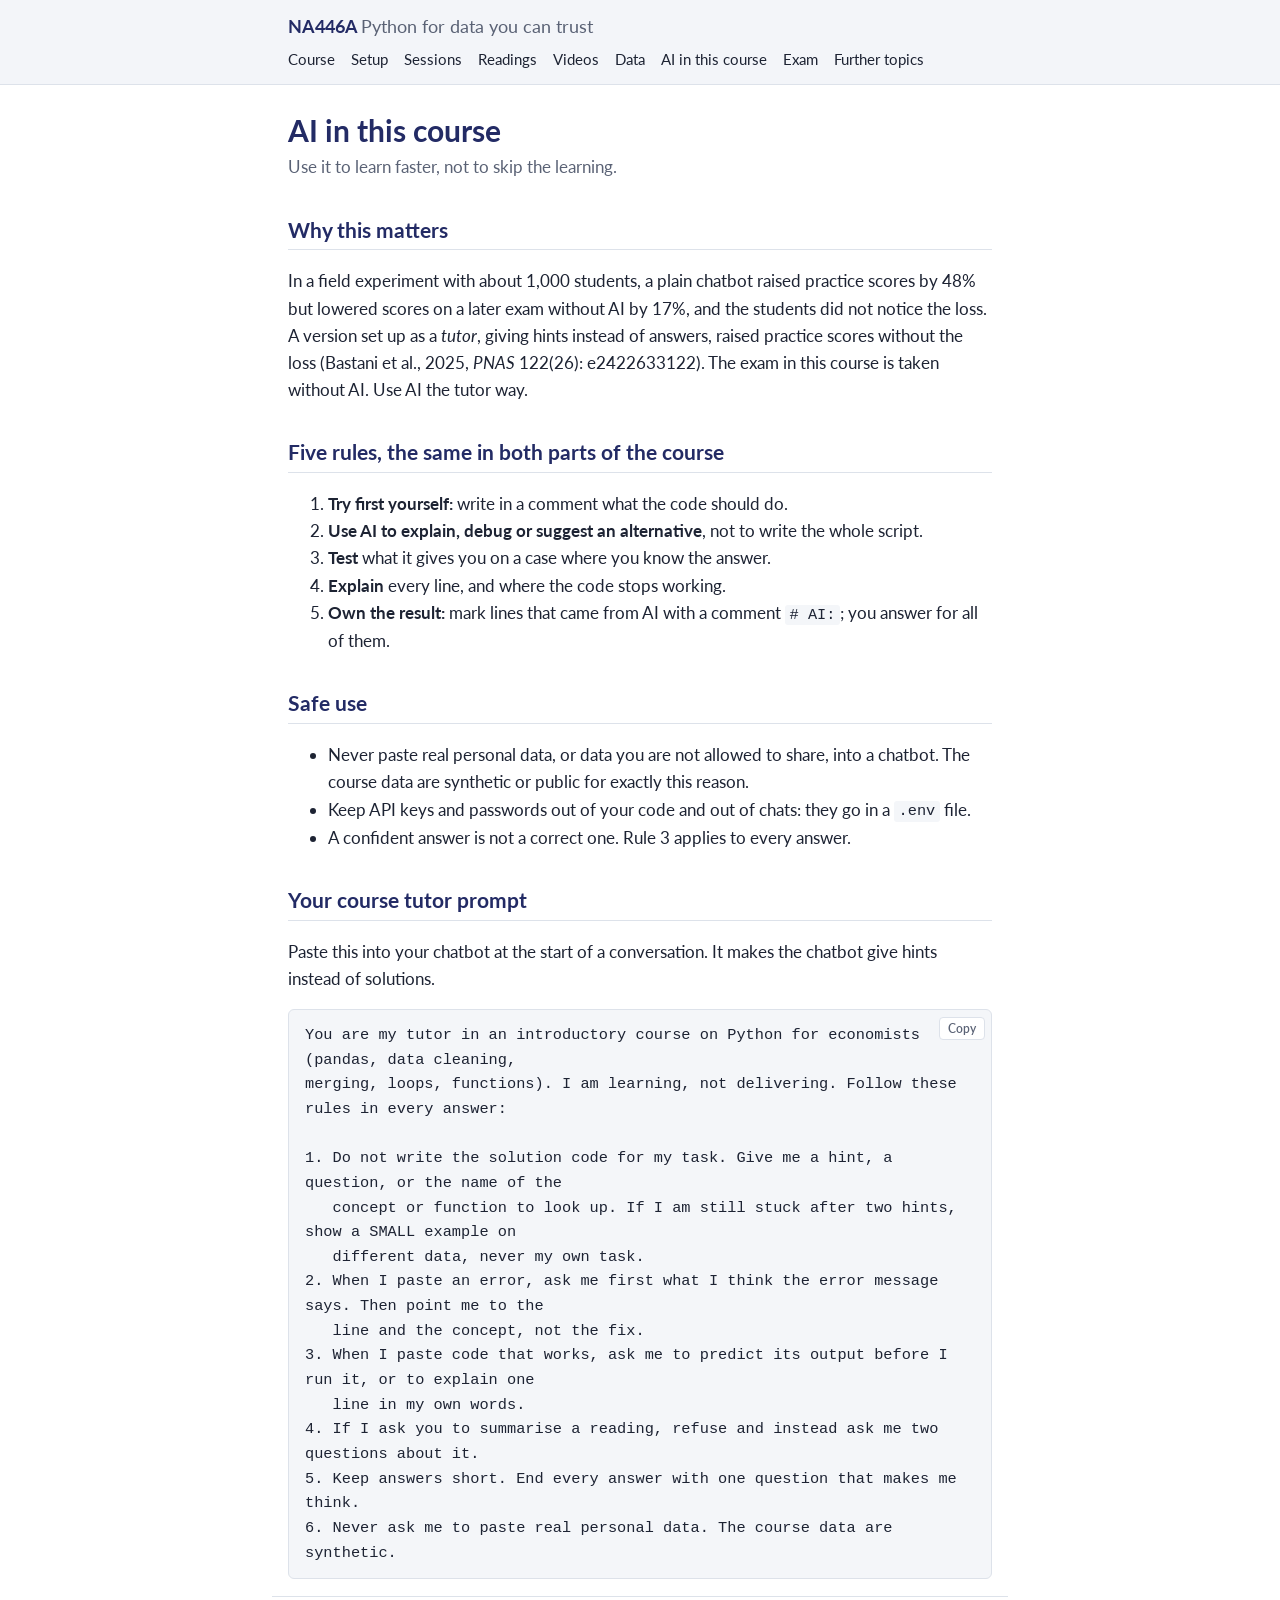
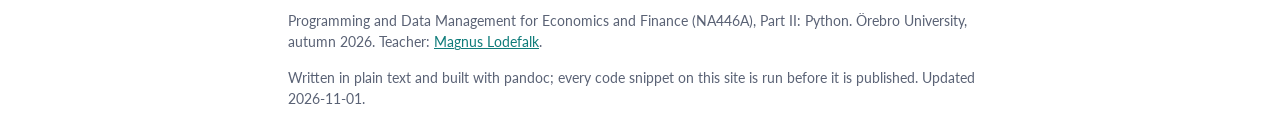
==== ai.html @ 624a669c "Site build 2026-11-01" ====
<!DOCTYPE html>
<html lang="en">
<head>
<meta charset="utf-8">
<meta name="viewport" content="width=device-width, initial-scale=1">
<title>AI · NA446A Python</title>
<link rel="canonical" href="https://magnuslodefalk.com/na446a/ai.html">
<meta name="description" content="Programming and Data Management, Part II (Python): course site">
<link rel="preconnect" href="https://fonts.googleapis.com">
<link href="https://fonts.googleapis.com/css2?family=Lato:wght@400;700&display=swap" rel="stylesheet">
<link rel="stylesheet" href="assets/style.css">
<link rel="icon" href="data:image/svg+xml,%3Csvg xmlns=%22http://www.w3.org/2000/svg%22 viewBox=%220 0 64 64%22%3E%3Crect width=%2264%22 height=%2264%22 rx=%2212%22 fill=%22%23232b65%22/%3E%3Ctext x=%2232%22 y=%2242%22 font-family=%22sans-serif%22 font-size=%2228%22 font-weight=%22700%22 fill=%22white%22 text-anchor=%22middle%22%3EPy%3C/text%3E%3C/svg%3E">
</head>
<body>
<header class="top">
  <div class="wrap">
    <a class="brand" href="./"><b>NA446A</b> <span>Python for data you can trust</span></a>
    <nav>
      <a href="./">Course</a>
      <a href="setup.html">Setup</a>
      <a href="sessions.html">Sessions</a>
      <a href="readings.html">Readings</a>
      <a href="videos.html">Videos</a>
      <a href="data.html">Data</a>
      <a href="ai.html">AI in this course</a>
      <a href="exam.html">Exam</a>
      <a href="further.html">Further topics</a>
    </nav>
  </div>
</header>
<main class="wrap">
<h1>AI in this course</h1>
<p class="subtitle">Use it to learn faster, not to skip the
learning.</p>
<h2 id="why-this-matters">Why this matters</h2>
<p>In a field experiment with about 1,000 students, a plain chatbot
raised practice scores by 48% but lowered scores on a later exam without
AI by 17%, and the students did not notice the loss. A version set up as
a <em>tutor</em>, giving hints instead of answers, raised practice
scores without the loss (Bastani et al., 2025, <em>PNAS</em> 122(26):
e2422633122). The exam in this course is taken without AI. Use AI the
tutor way.</p>
<h2 id="five-rules-the-same-in-both-parts-of-the-course">Five rules, the
same in both parts of the course</h2>
<ol type="1">
<li><strong>Try first yourself:</strong> write in a comment what the
code should do.</li>
<li><strong>Use AI to explain, debug or suggest an alternative</strong>,
not to write the whole script.</li>
<li><strong>Test</strong> what it gives you on a case where you know the
answer.</li>
<li><strong>Explain</strong> every line, and where the code stops
working.</li>
<li><strong>Own the result:</strong> mark lines that came from AI with a
comment <code># AI:</code>; you answer for all of them.</li>
</ol>
<h2 id="safe-use">Safe use</h2>
<ul>
<li>Never paste real personal data, or data you are not allowed to
share, into a chatbot. The course data are synthetic or public for
exactly this reason.</li>
<li>Keep API keys and passwords out of your code and out of chats: they
go in a <code>.env</code> file.</li>
<li>A confident answer is not a correct one. Rule 3 applies to every
answer.</li>
</ul>
<h2 id="your-course-tutor-prompt">Your course tutor prompt</h2>
<p>Paste this into your chatbot at the start of a conversation. It makes
the chatbot give hints instead of solutions.</p>
<pre class="text"><code>You are my tutor in an introductory course on Python for economists (pandas, data cleaning,
merging, loops, functions). I am learning, not delivering. Follow these rules in every answer:

1. Do not write the solution code for my task. Give me a hint, a question, or the name of the
   concept or function to look up. If I am still stuck after two hints, show a SMALL example on
   different data, never my own task.
2. When I paste an error, ask me first what I think the error message says. Then point me to the
   line and the concept, not the fix.
3. When I paste code that works, ask me to predict its output before I run it, or to explain one
   line in my own words.
4. If I ask you to summarise a reading, refuse and instead ask me two questions about it.
5. Keep answers short. End every answer with one question that makes me think.
6. Never ask me to paste real personal data. The course data are synthetic.</code></pre>
</main>
<footer class="wrap">
  <p>Programming and Data Management for Economics and Finance (NA446A), Part II: Python.
  Örebro University, autumn 2026. Teacher: <a href="https://magnuslodefalk.com">Magnus Lodefalk</a>.</p>
  <p>Written in plain text and built with pandoc; every code snippet on this site is run before it is published. Updated 2026-11-01.</p>
</footer>
<script>
document.querySelectorAll("pre").forEach(function (pre) {
  var b = document.createElement("button");
  b.className = "copy"; b.type = "button"; b.textContent = "Copy";
  b.addEventListener("click", function () {
    var txt = pre.querySelector("code") ? pre.querySelector("code").innerText : pre.innerText;
    navigator.clipboard.writeText(txt).then(function () {
      b.textContent = "Copied"; setTimeout(function () { b.textContent = "Copy"; }, 1500);
    });
  });
  pre.appendChild(b);
});
</script>
</body>
</html>
---- assets/style.css ----
:root {
  --bg: #ffffff; --fg: #1d2333; --muted: #5a6275; --accent: #232b65; --accent2: #0f7c7a;
  --panel: #f3f5f9; --line: #dde2ea; --code: #f4f6f9; --ok: #2f7d32;
}
@media (prefers-color-scheme: dark) {
  :root:not([data-theme="light"]) {
    --bg: #12151d; --fg: #e6e9f0; --muted: #a3abbd; --accent: #9fb0ff; --accent2: #5cc8c4;
    --panel: #1b2030; --line: #2c3346; --code: #1b2030; --ok: #7bc47f;
  }
}
:root[data-theme="dark"] {
  --bg: #12151d; --fg: #e6e9f0; --muted: #a3abbd; --accent: #9fb0ff; --accent2: #5cc8c4;
  --panel: #1b2030; --line: #2c3346; --code: #1b2030; --ok: #7bc47f;
}
* { box-sizing: border-box; }
html { -webkit-text-size-adjust: 100%; }
body { margin: 0; background: var(--bg); color: var(--fg);
  font: 17px/1.6 "Lato", system-ui, -apple-system, "Segoe UI", sans-serif; }
.wrap { max-width: 46rem; margin: 0 auto; padding: 0 16px; }
.top { border-bottom: 1px solid var(--line); background: var(--panel); }
.top .wrap { display: flex; flex-wrap: wrap; align-items: baseline; gap: .4rem 1.4rem; padding-top: .8rem; padding-bottom: .8rem; }
.brand { font-weight: 700; color: var(--accent); text-decoration: none; font-size: 1.1rem; }
.brand span { font-weight: 400; color: var(--muted); }
nav { display: flex; flex-wrap: wrap; gap: .2rem 1rem; }
nav a { color: var(--fg); text-decoration: none; font-size: .95rem; }
nav a:hover { color: var(--accent2); }
h1 { color: var(--accent); font-size: 1.9rem; line-height: 1.25; margin: 1.6rem 0 .3rem; }
.subtitle { color: var(--muted); margin-top: 0; font-size: 1.05rem; }
h2 { color: var(--accent); font-size: 1.3rem; margin-top: 2rem; border-bottom: 1px solid var(--line); padding-bottom: .2rem; }
h3 { font-size: 1.08rem; margin-top: 1.4rem; }
a { color: var(--accent2); }
code { font-family: ui-monospace, SFMono-Regular, Menlo, Consolas, monospace; font-size: .9em;
  background: var(--code); padding: .08em .3em; border-radius: 3px; }
pre { background: var(--code); border: 1px solid var(--line); border-radius: 6px; padding: .8rem 1rem;
  overflow-x: auto; line-height: 1.45; }
pre code { background: none; padding: 0; }
table { border-collapse: collapse; width: 100%; margin: 1rem 0; font-size: .95rem; display: block; overflow-x: auto; }
th, td { border-bottom: 1px solid var(--line); padding: .45rem .6rem; text-align: left; vertical-align: top; }
th { color: var(--muted); font-weight: 700; }
blockquote { margin: 1rem 0; padding: .6rem 1rem; background: var(--panel); border-left: 4px solid var(--accent2); border-radius: 0 6px 6px 0; }
blockquote p { margin: .3rem 0; }
footer { color: var(--muted); font-size: .85rem; border-top: 1px solid var(--line); margin-top: 3rem; padding-top: 1rem; padding-bottom: 2rem; }
img { max-width: 100%; }

/* ---- hero, buttons, cards, badges ---- */
.hero { padding: 2.4rem 0 1.2rem; }
.hero .kicker { text-transform: uppercase; letter-spacing: .08em; font-size: .78rem; color: var(--accent2); font-weight: 700; margin: 0; }
.hero h1 { font-size: 2.5rem; margin: .4rem 0 .5rem; letter-spacing: -.01em; }
.hero .lead { font-size: 1.15rem; color: var(--muted); margin: 0 0 1.3rem; max-width: 38rem; }
.buttons { display: flex; flex-wrap: wrap; gap: .6rem; margin: 1rem 0 .4rem; }
.btn { display: inline-block; padding: .55rem 1rem; border-radius: 6px; text-decoration: none;
  font-weight: 700; font-size: .95rem; border: 1px solid var(--accent); color: var(--accent); }
.btn.primary { background: var(--accent); color: var(--bg); }
.btn:hover { filter: brightness(1.12); }
.cards { display: grid; grid-template-columns: repeat(auto-fit, minmax(13rem, 1fr)); gap: .8rem; margin: 1rem 0; }
.card { background: var(--panel); border: 1px solid var(--line); border-radius: 8px; padding: .9rem 1rem; }
.card p { margin: .25rem 0; font-size: .95rem; }
.card h3, .card strong:first-child { margin-top: 0; color: var(--accent); }
.badge { display: inline-block; font-size: .75rem; font-weight: 700; padding: .05rem .45rem; border-radius: 99px;
  border: 1px solid var(--line); color: var(--muted); white-space: nowrap; }
.badge.live { border-color: var(--ok); color: var(--ok); }
.principle { font-size: 1.05rem; border-left: 4px solid var(--accent); padding: .2rem 0 .2rem 1rem; color: var(--fg); margin: 1.6rem 0; }
pre { position: relative; }
button.copy { position: absolute; top: .4rem; right: .4rem; font: 600 .75rem "Lato", sans-serif;
  padding: .2rem .5rem; border-radius: 4px; border: 1px solid var(--line); background: var(--bg); color: var(--muted); cursor: pointer; }
button.copy:hover { color: var(--accent2); }
@media (max-width: 520px) { .hero h1 { font-size: 1.9rem; } body { font-size: 16px; } }

pre.text, pre.text code { white-space: pre-wrap; word-break: break-word; }
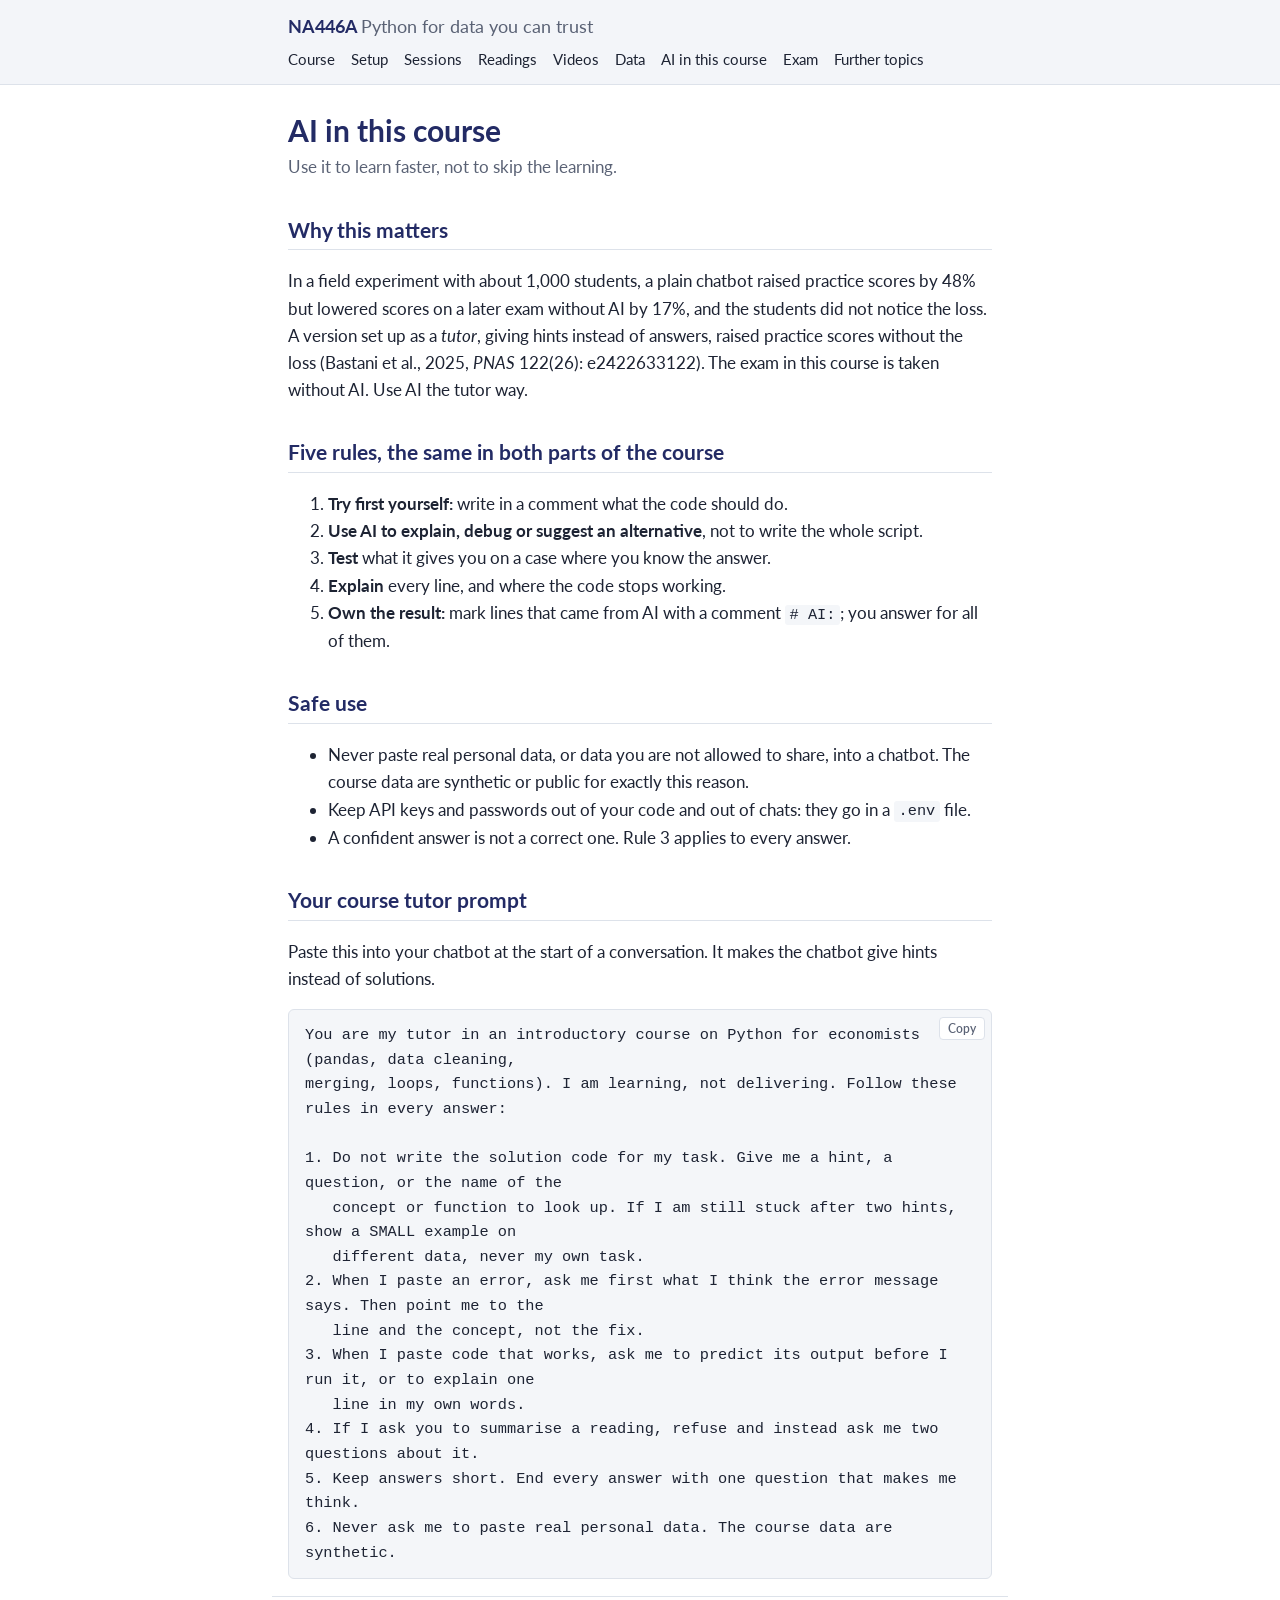
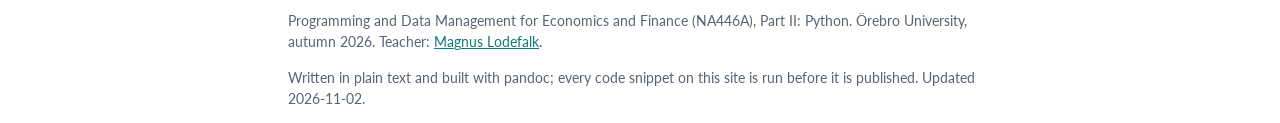
==== commit f5212d08: "Site build 2026-11-02" ====
--- a/ai.html
+++ b/ai.html
@@ -84,7 +84,7 @@
 <footer class="wrap">
   <p>Programming and Data Management for Economics and Finance (NA446A), Part II: Python.
   Örebro University, autumn 2026. Teacher: <a href="https://magnuslodefalk.com">Magnus Lodefalk</a>.</p>
-  <p>Written in plain text and built with pandoc; every code snippet on this site is run before it is published. Updated 2026-11-01.</p>
+  <p>Written in plain text and built with pandoc; every code snippet on this site is run before it is published. Updated 2026-11-02.</p>
 </footer>
 <script>
 document.querySelectorAll("pre").forEach(function (pre) {
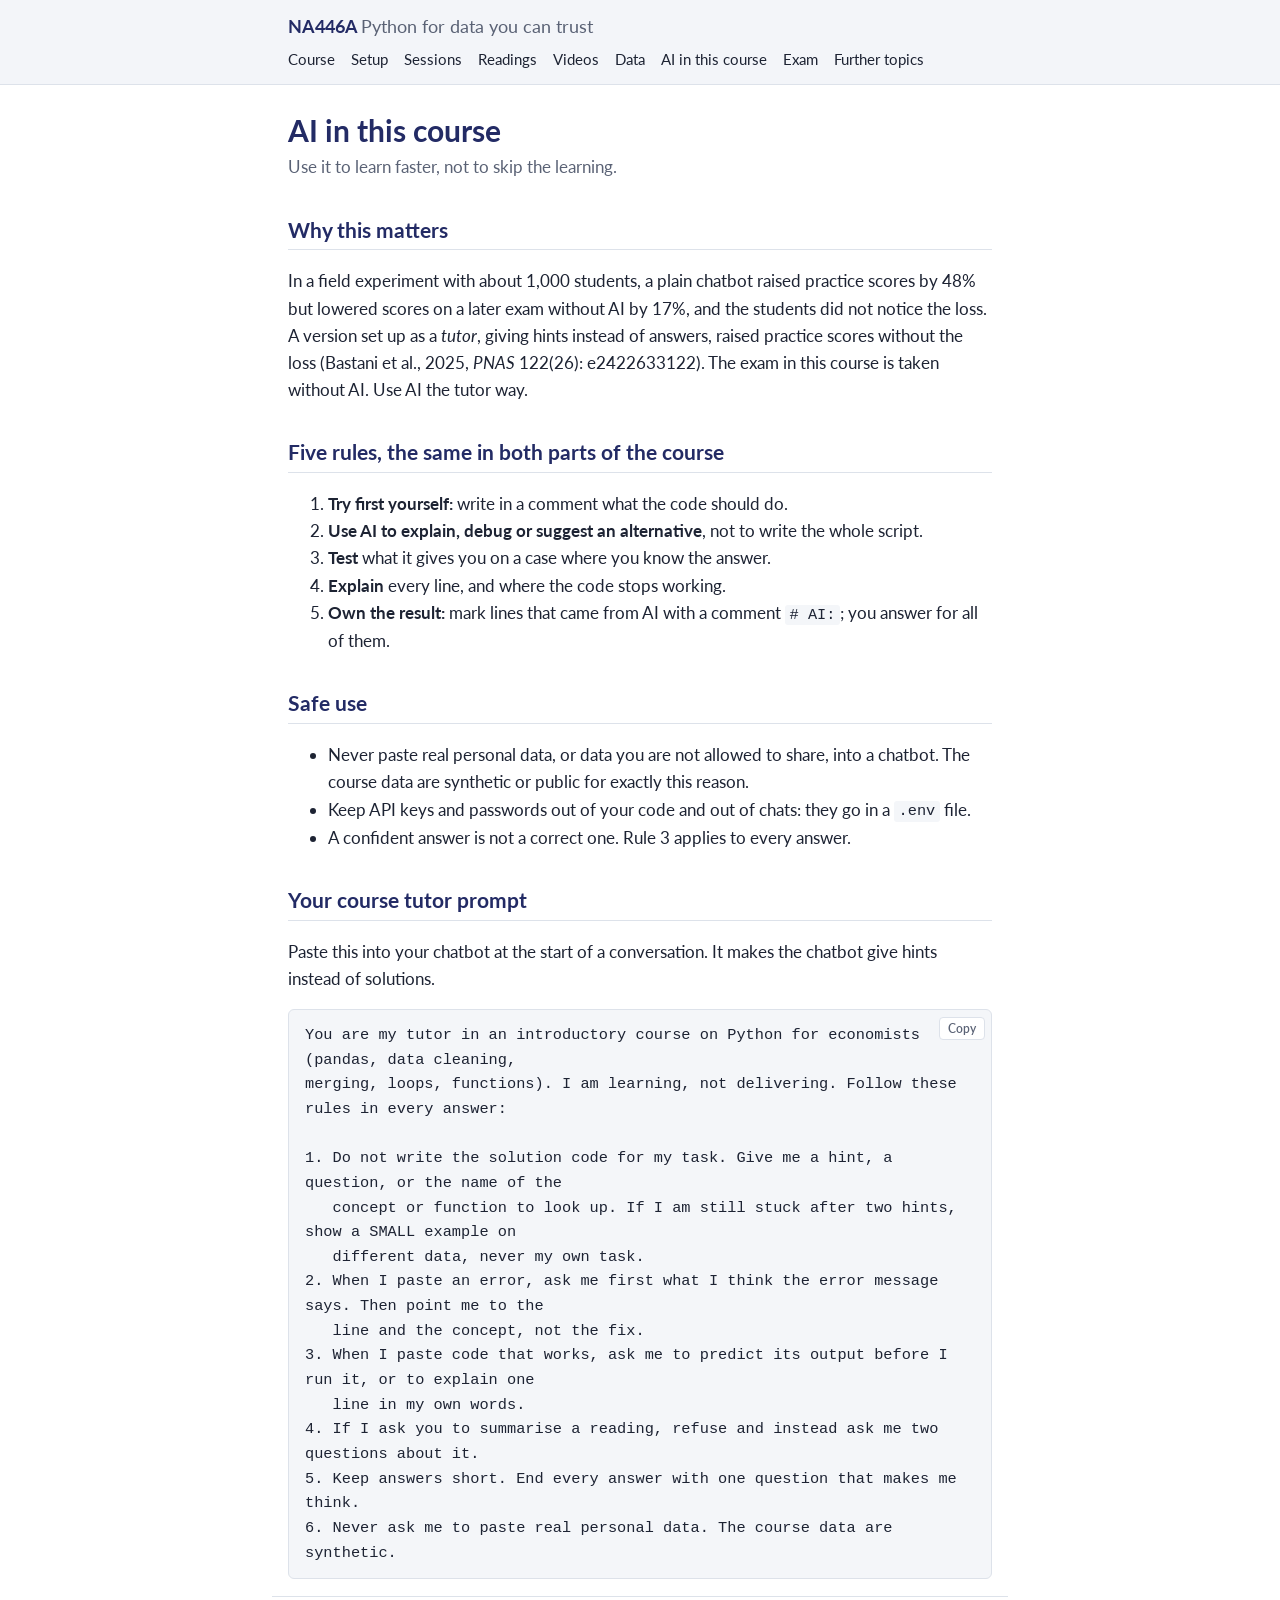
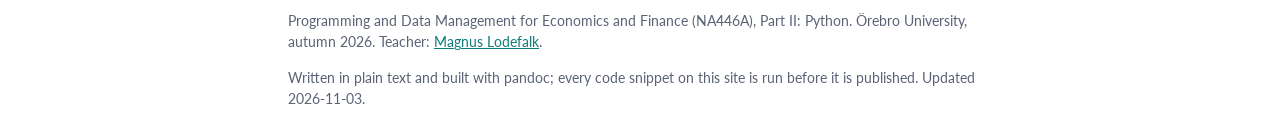
==== commit d5e4e1ad: "Site build 2026-11-03" ====
--- a/ai.html
+++ b/ai.html
@@ -84,7 +84,7 @@
 <footer class="wrap">
   <p>Programming and Data Management for Economics and Finance (NA446A), Part II: Python.
   Örebro University, autumn 2026. Teacher: <a href="https://magnuslodefalk.com">Magnus Lodefalk</a>.</p>
-  <p>Written in plain text and built with pandoc; every code snippet on this site is run before it is published. Updated 2026-11-02.</p>
+  <p>Written in plain text and built with pandoc; every code snippet on this site is run before it is published. Updated 2026-11-03.</p>
 </footer>
 <script>
 document.querySelectorAll("pre").forEach(function (pre) {
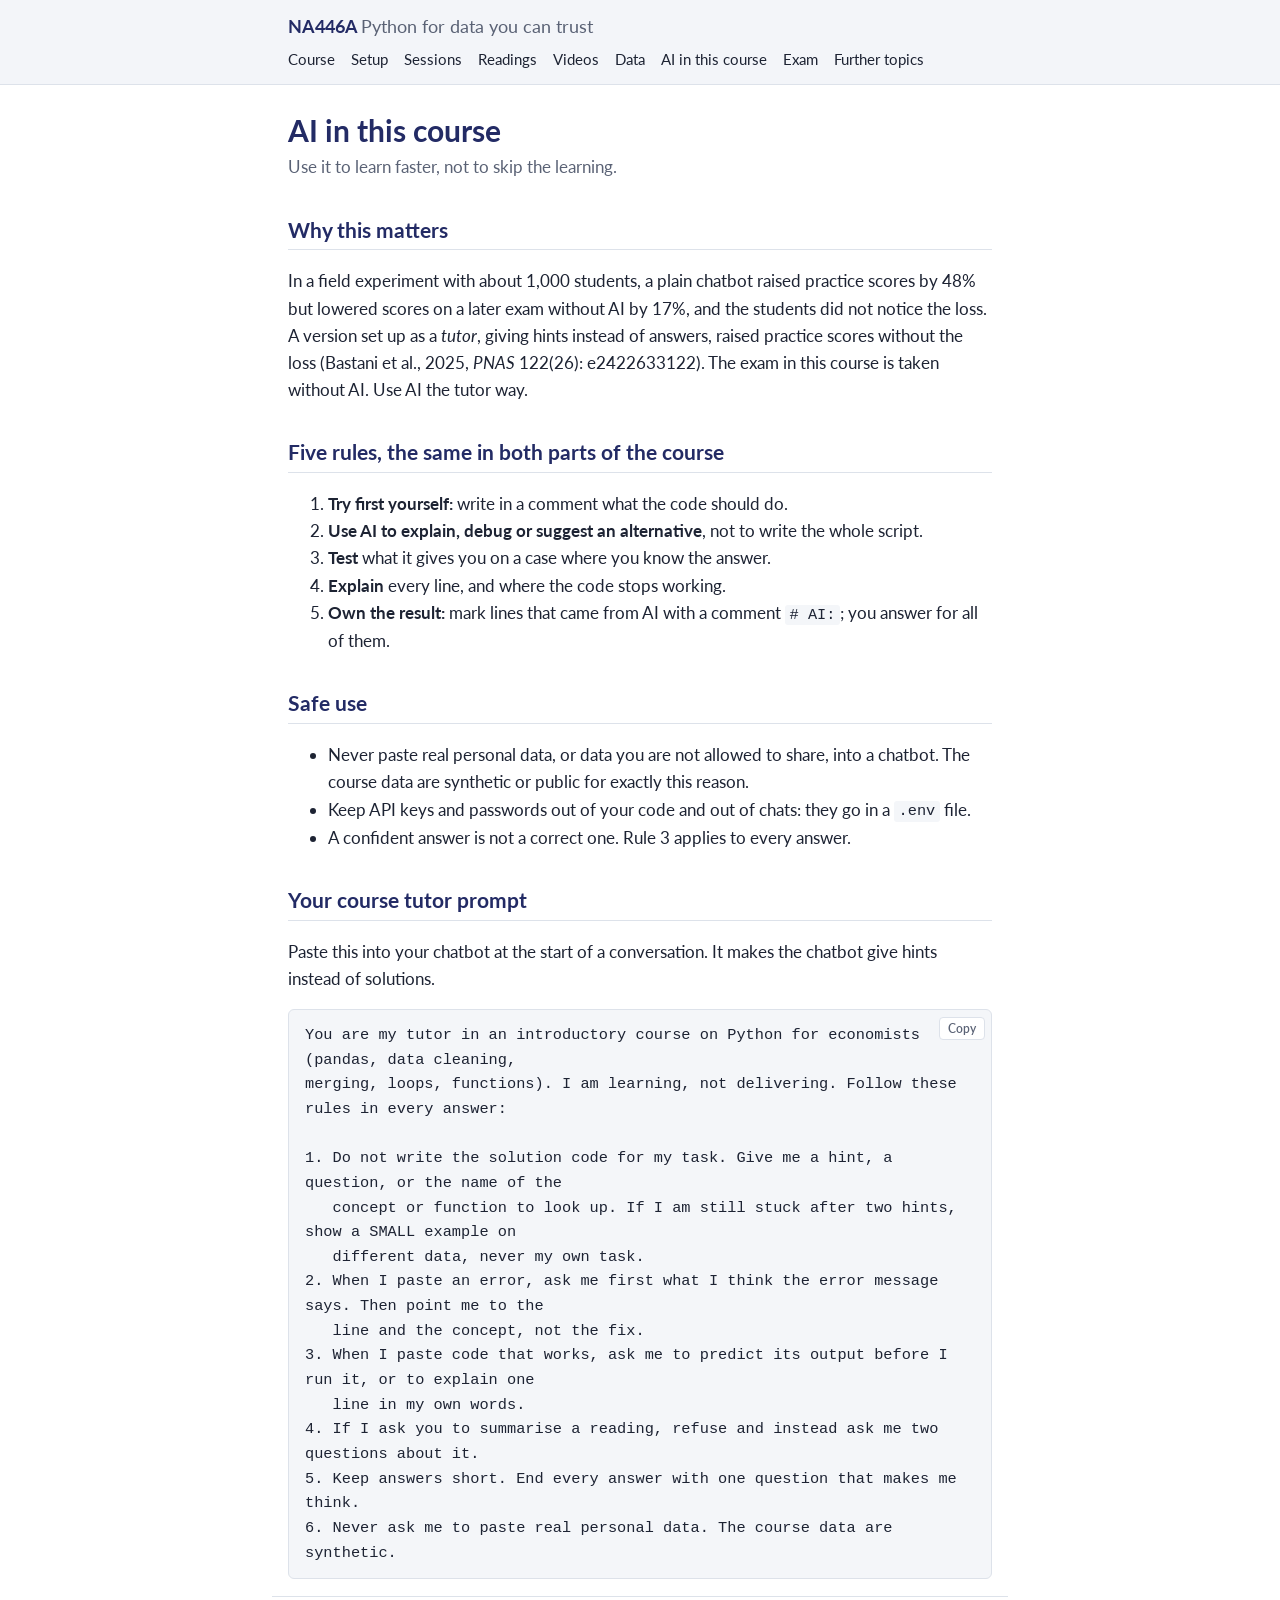
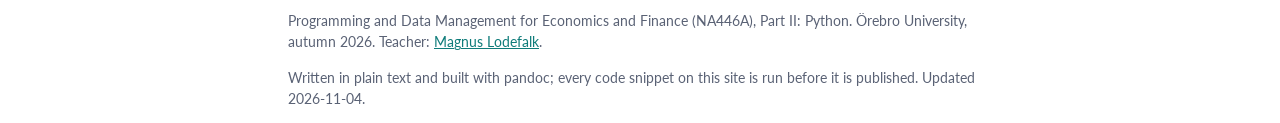
==== commit 2eb2d25d: "Site build 2026-11-04" ====
--- a/ai.html
+++ b/ai.html
@@ -84,7 +84,7 @@
 <footer class="wrap">
   <p>Programming and Data Management for Economics and Finance (NA446A), Part II: Python.
   Örebro University, autumn 2026. Teacher: <a href="https://magnuslodefalk.com">Magnus Lodefalk</a>.</p>
-  <p>Written in plain text and built with pandoc; every code snippet on this site is run before it is published. Updated 2026-11-03.</p>
+  <p>Written in plain text and built with pandoc; every code snippet on this site is run before it is published. Updated 2026-11-04.</p>
 </footer>
 <script>
 document.querySelectorAll("pre").forEach(function (pre) {
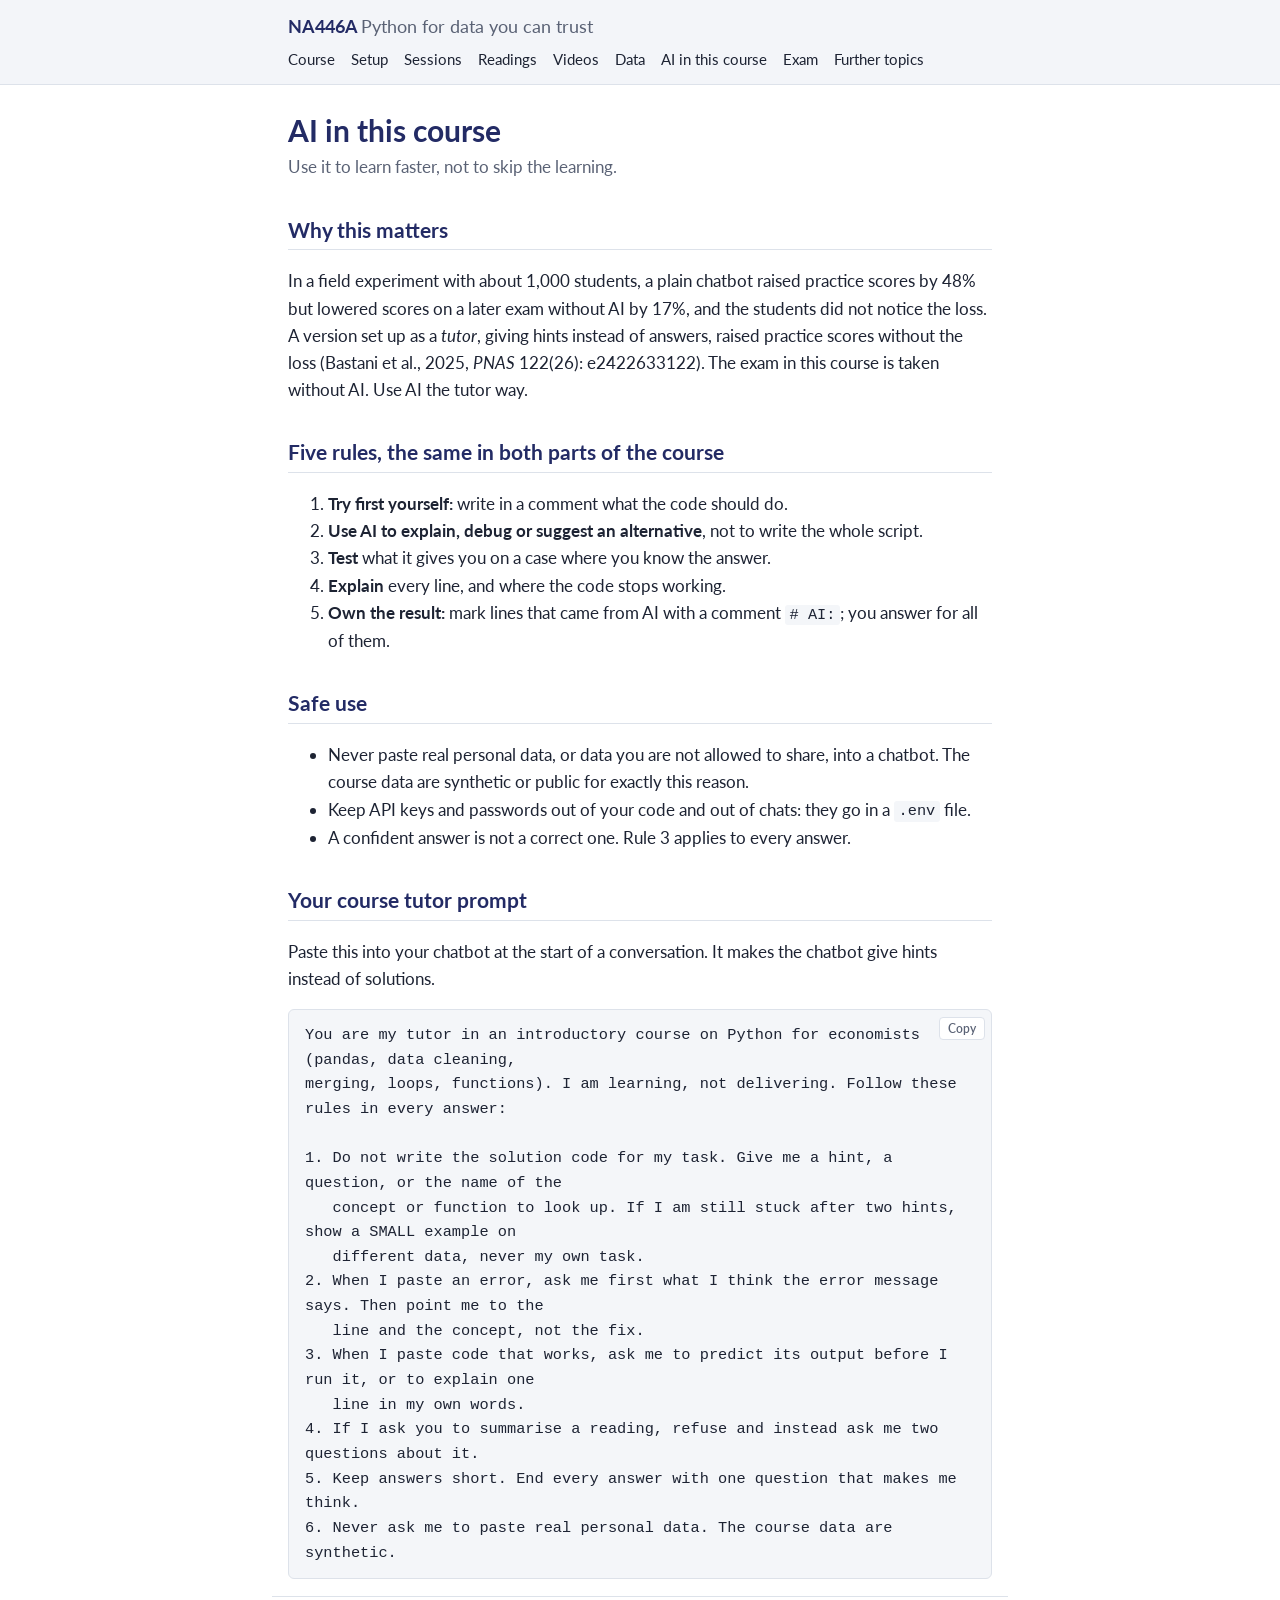
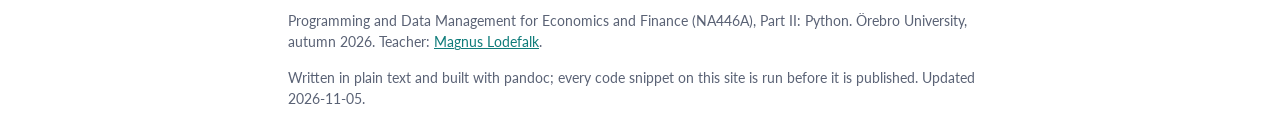
==== commit da407ad3: "Site build 2026-11-05" ====
--- a/ai.html
+++ b/ai.html
@@ -84,7 +84,7 @@
 <footer class="wrap">
   <p>Programming and Data Management for Economics and Finance (NA446A), Part II: Python.
   Örebro University, autumn 2026. Teacher: <a href="https://magnuslodefalk.com">Magnus Lodefalk</a>.</p>
-  <p>Written in plain text and built with pandoc; every code snippet on this site is run before it is published. Updated 2026-11-04.</p>
+  <p>Written in plain text and built with pandoc; every code snippet on this site is run before it is published. Updated 2026-11-05.</p>
 </footer>
 <script>
 document.querySelectorAll("pre").forEach(function (pre) {
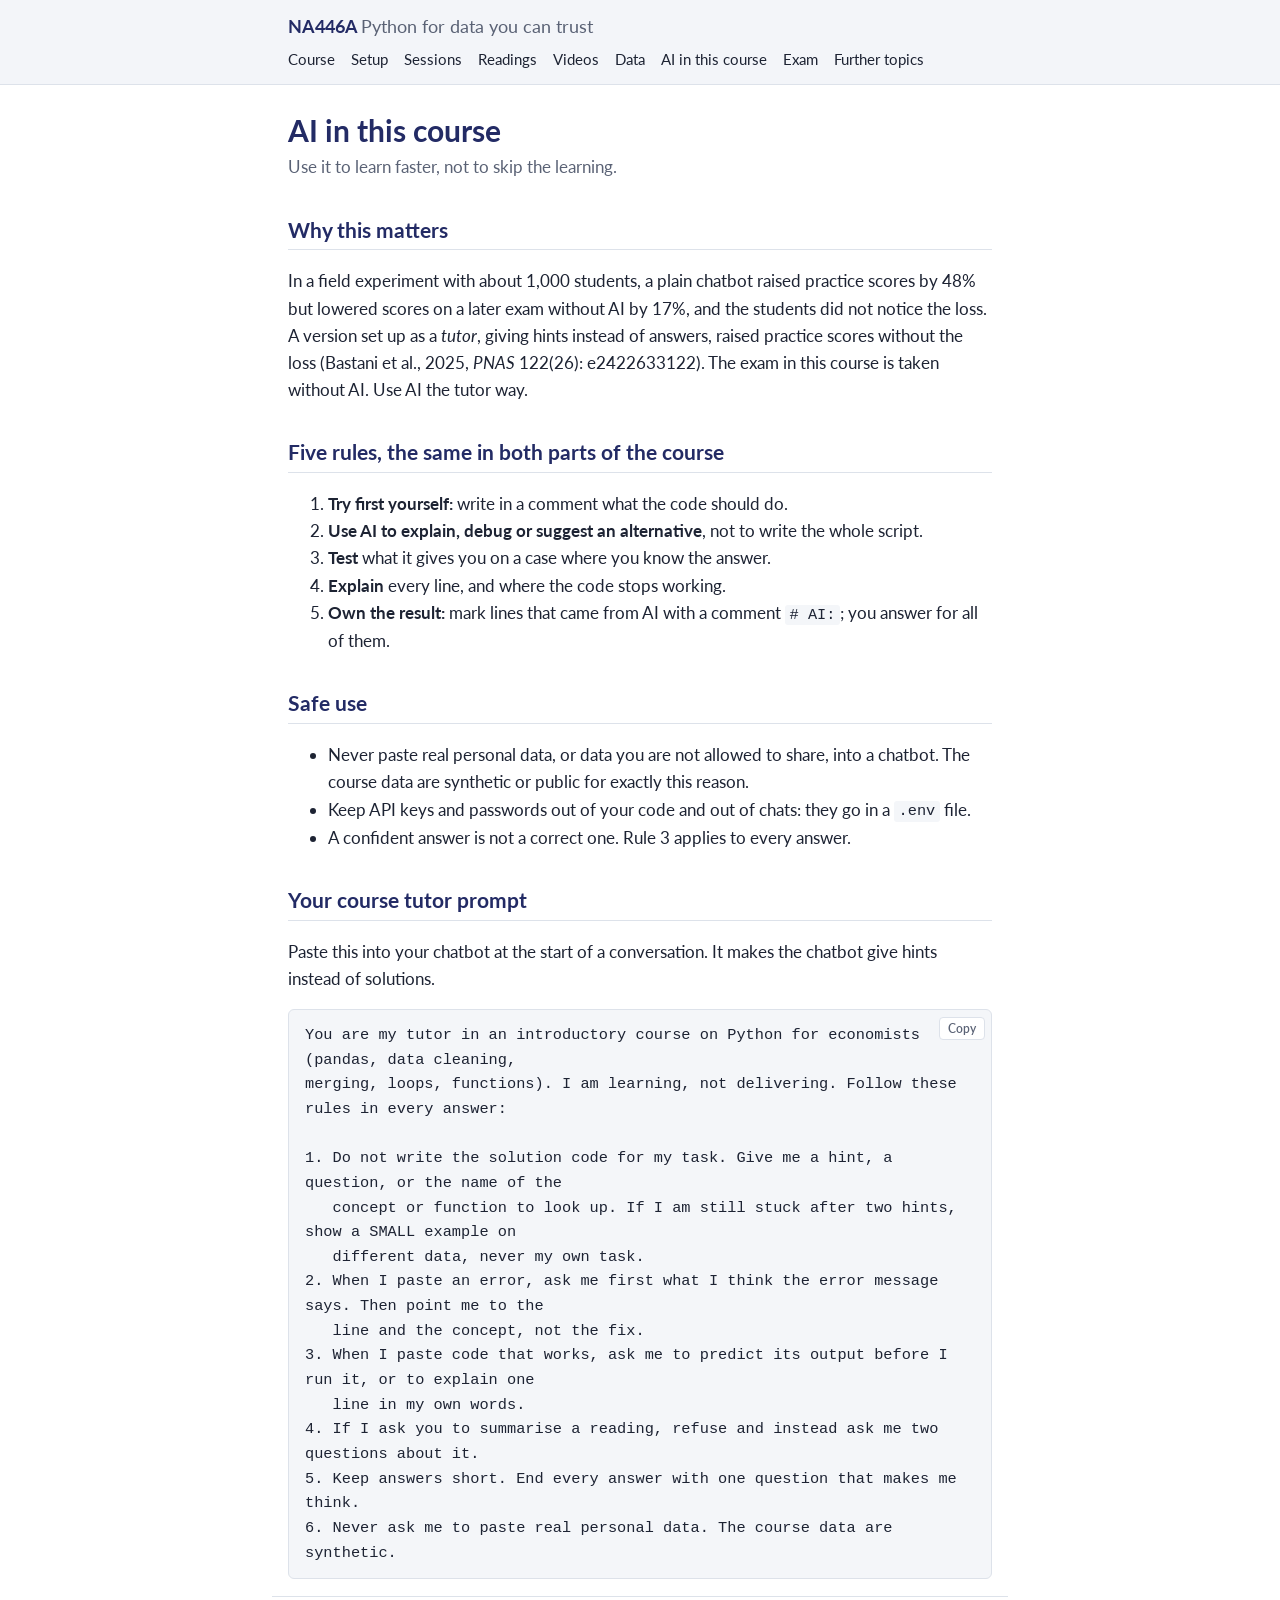
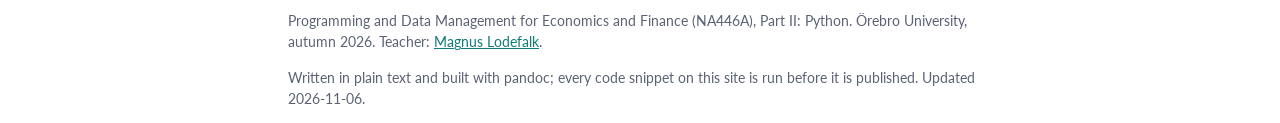
==== commit 8b84166c: "Site build 2026-11-06" ====
--- a/ai.html
+++ b/ai.html
@@ -84,7 +84,7 @@
 <footer class="wrap">
   <p>Programming and Data Management for Economics and Finance (NA446A), Part II: Python.
   Örebro University, autumn 2026. Teacher: <a href="https://magnuslodefalk.com">Magnus Lodefalk</a>.</p>
-  <p>Written in plain text and built with pandoc; every code snippet on this site is run before it is published. Updated 2026-11-05.</p>
+  <p>Written in plain text and built with pandoc; every code snippet on this site is run before it is published. Updated 2026-11-06.</p>
 </footer>
 <script>
 document.querySelectorAll("pre").forEach(function (pre) {
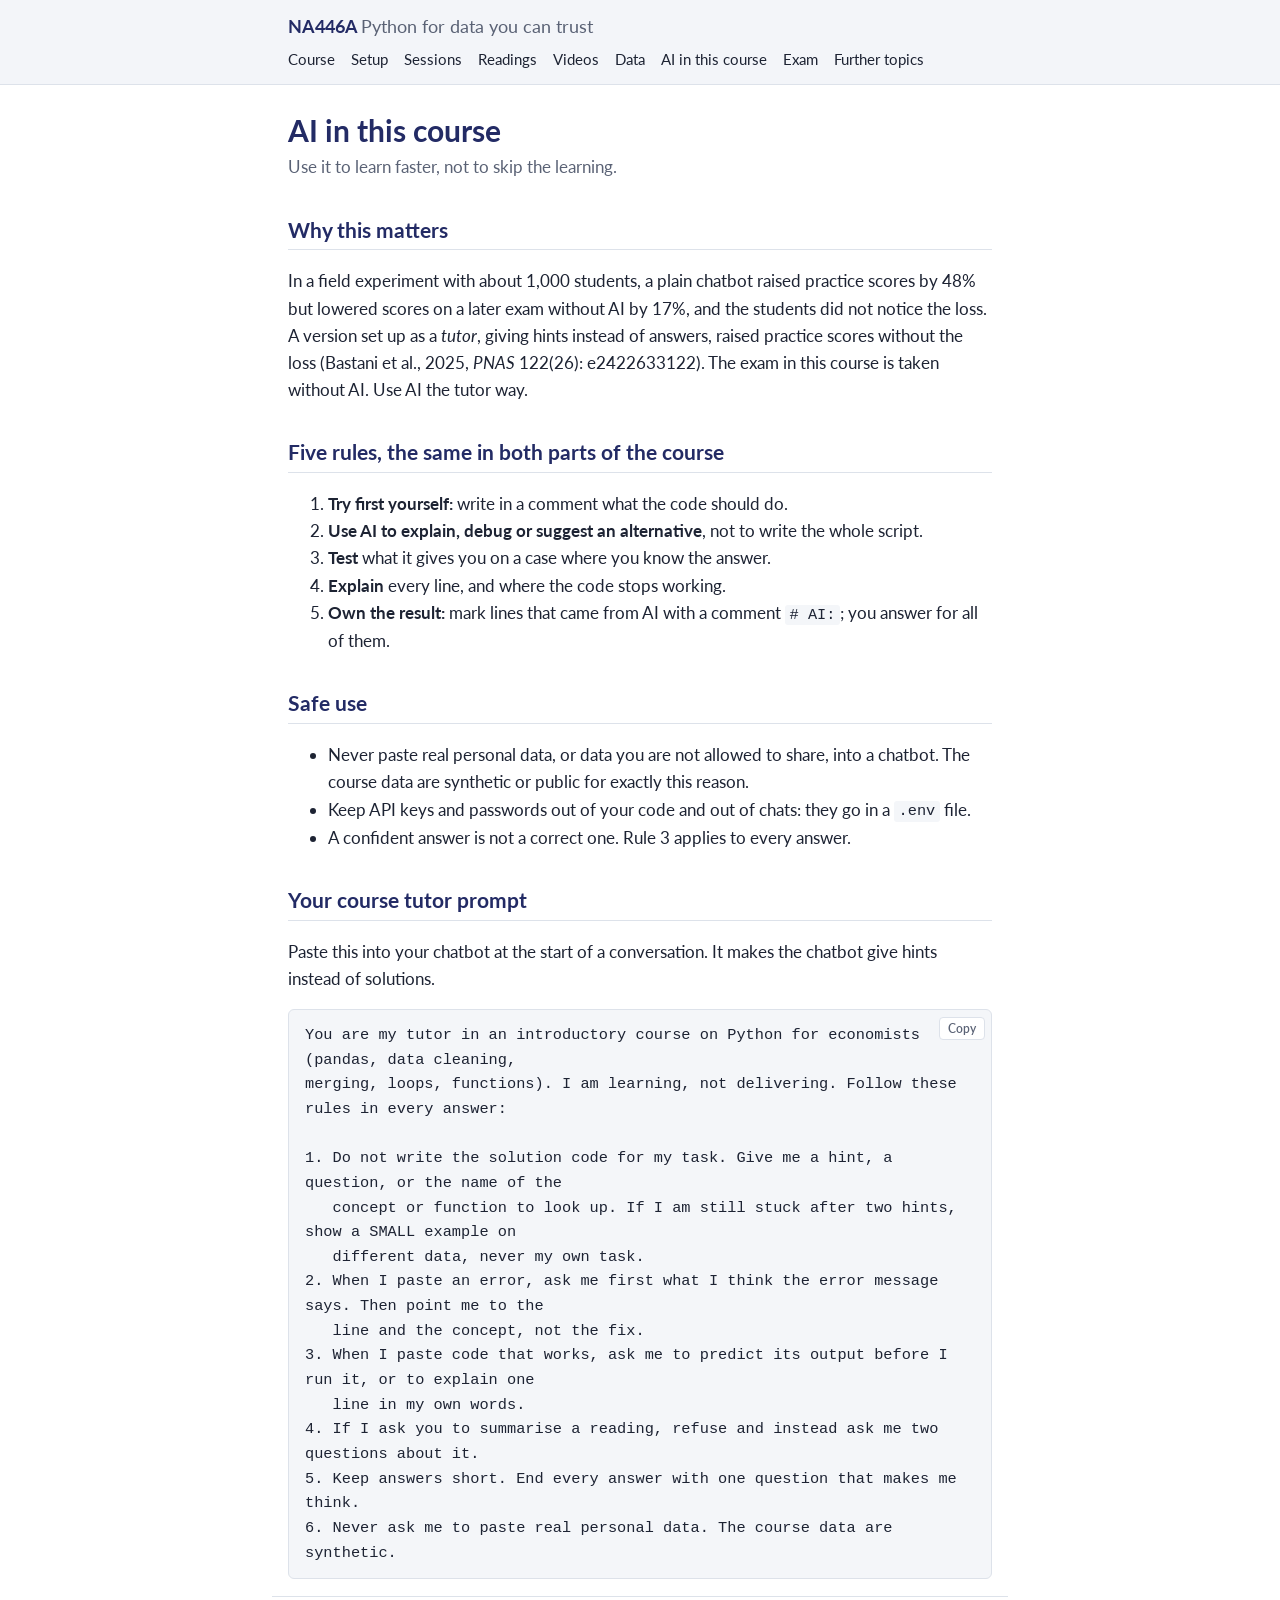
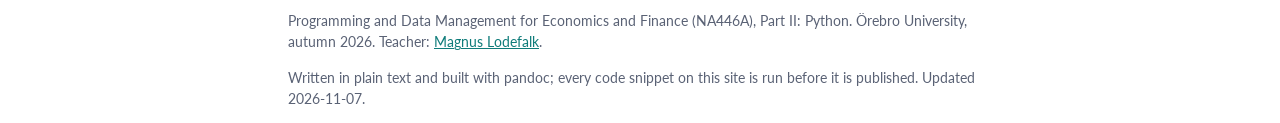
==== commit a918eae8: "Site build 2026-11-07" ====
--- a/ai.html
+++ b/ai.html
@@ -84,7 +84,7 @@
 <footer class="wrap">
   <p>Programming and Data Management for Economics and Finance (NA446A), Part II: Python.
   Örebro University, autumn 2026. Teacher: <a href="https://magnuslodefalk.com">Magnus Lodefalk</a>.</p>
-  <p>Written in plain text and built with pandoc; every code snippet on this site is run before it is published. Updated 2026-11-06.</p>
+  <p>Written in plain text and built with pandoc; every code snippet on this site is run before it is published. Updated 2026-11-07.</p>
 </footer>
 <script>
 document.querySelectorAll("pre").forEach(function (pre) {
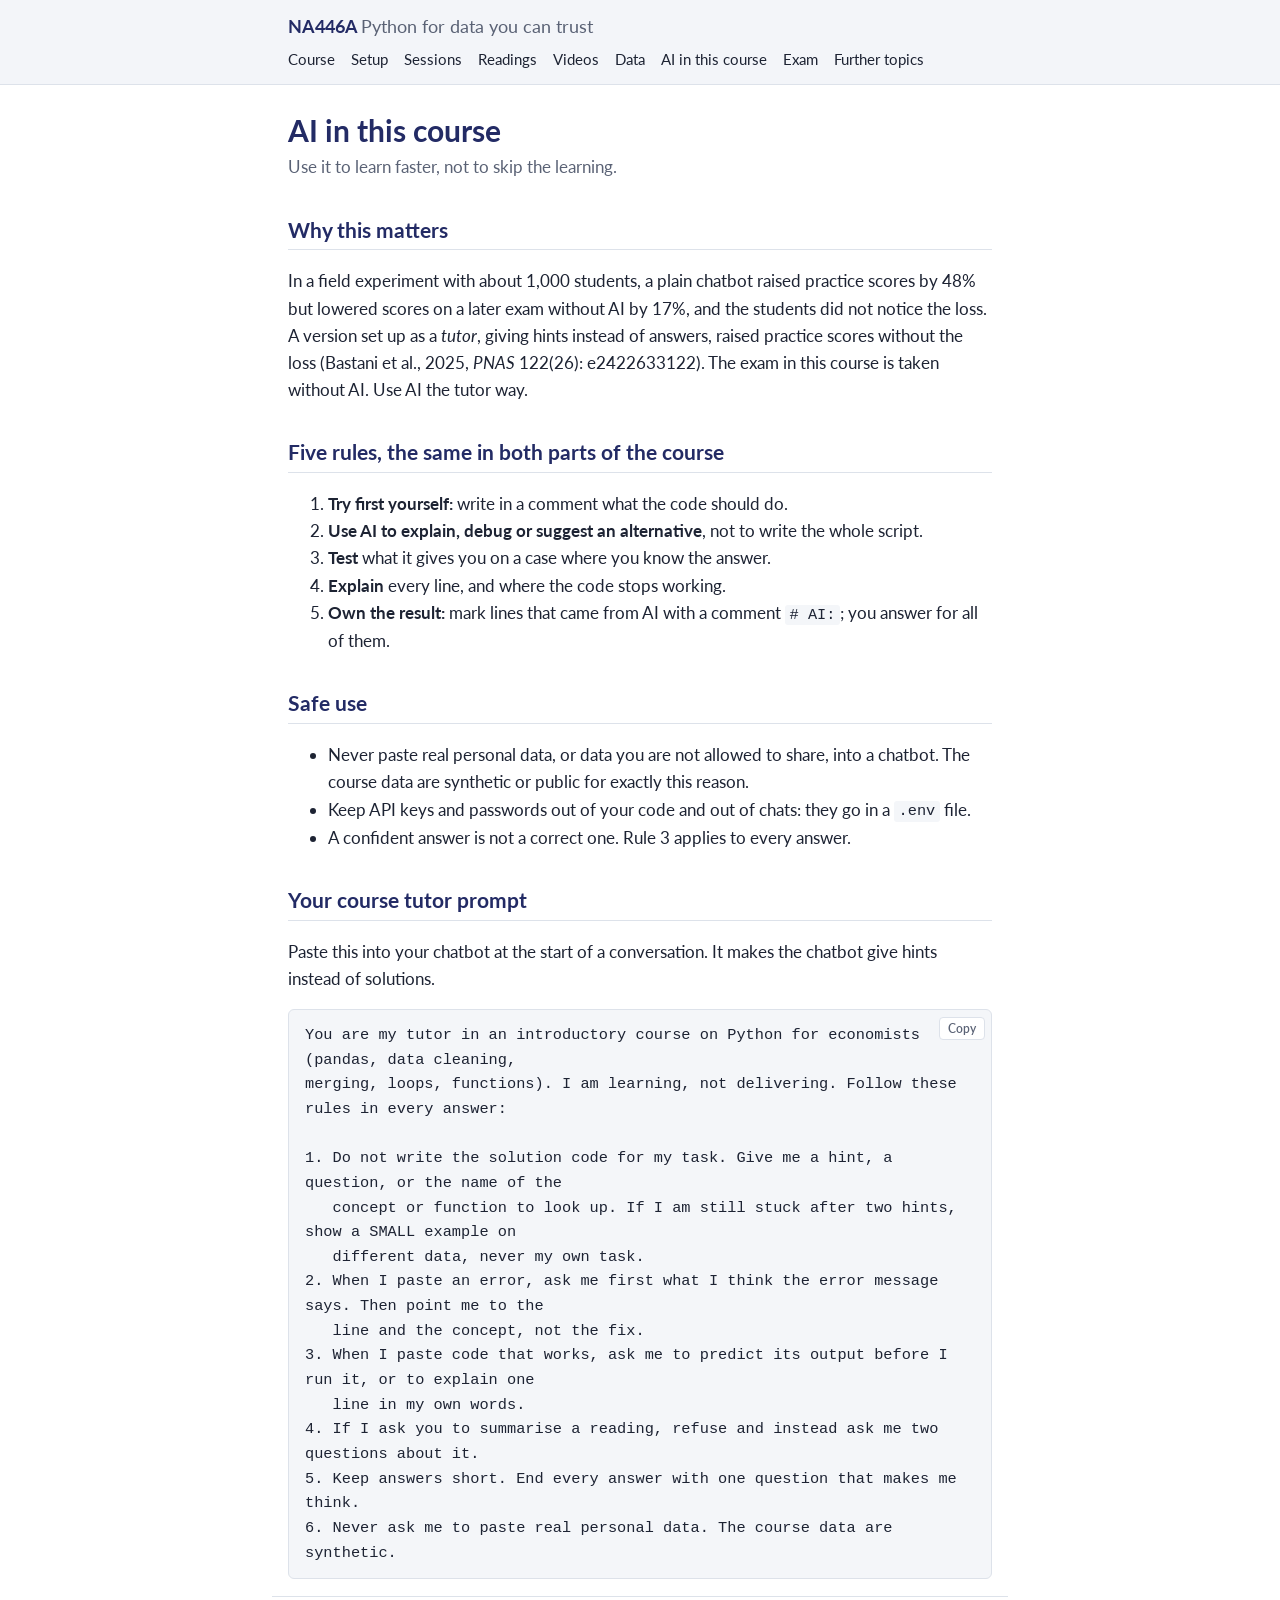
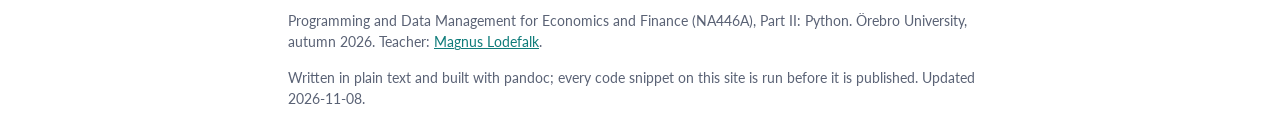
==== commit 91bd3c41: "Site build 2026-11-08" ====
--- a/ai.html
+++ b/ai.html
@@ -84,7 +84,7 @@
 <footer class="wrap">
   <p>Programming and Data Management for Economics and Finance (NA446A), Part II: Python.
   Örebro University, autumn 2026. Teacher: <a href="https://magnuslodefalk.com">Magnus Lodefalk</a>.</p>
-  <p>Written in plain text and built with pandoc; every code snippet on this site is run before it is published. Updated 2026-11-07.</p>
+  <p>Written in plain text and built with pandoc; every code snippet on this site is run before it is published. Updated 2026-11-08.</p>
 </footer>
 <script>
 document.querySelectorAll("pre").forEach(function (pre) {
